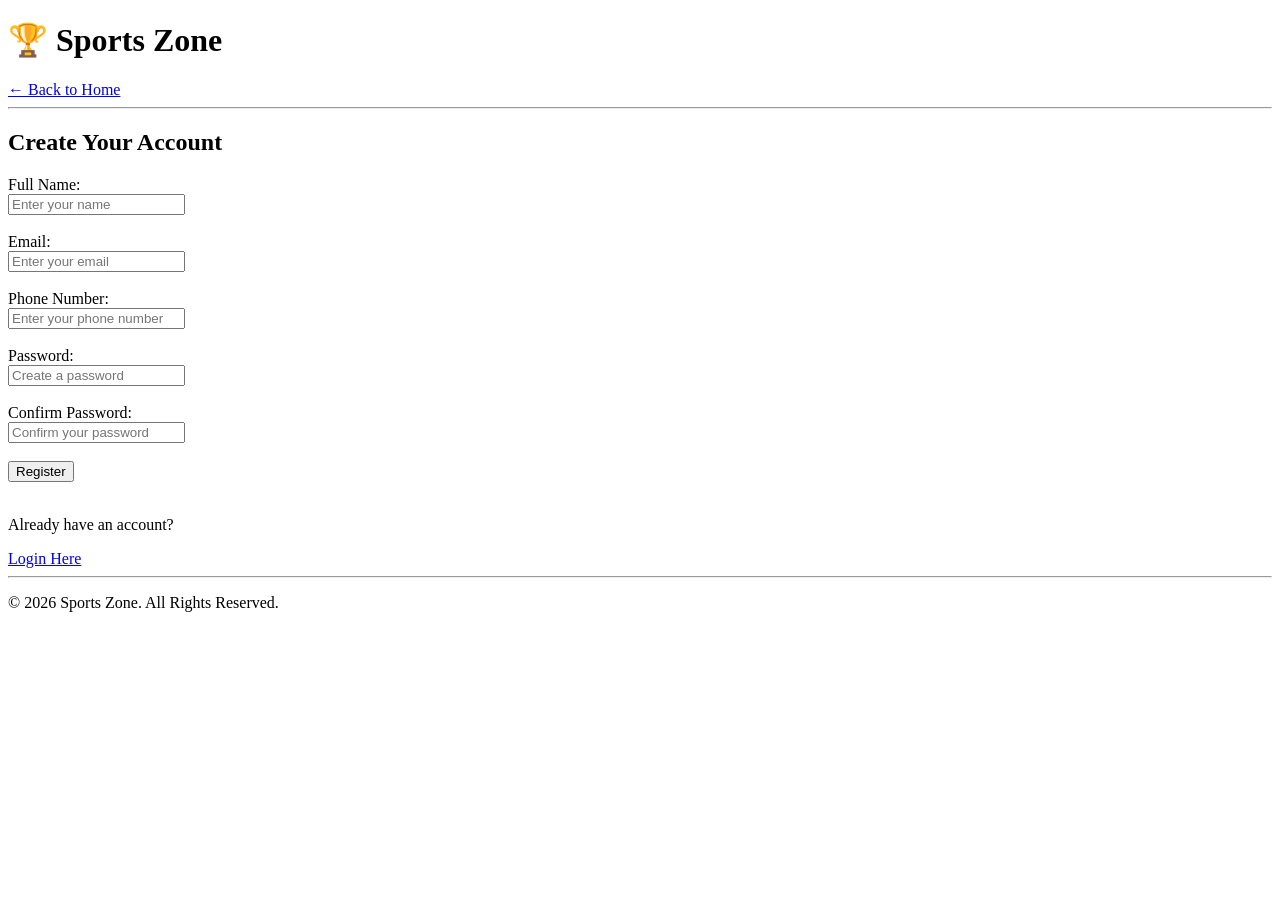
==== register.html @ 82325232 "Create register.html" ====
<!DOCTYPE html>
<html lang="en">
<head>
    <meta charset="UTF-8">
    <meta name="viewport" content="width=device-width, initial-scale=1.0">
    <title>Sports Zone - Register</title>
</head>

<body>

    <header>
        <h1>🏆 Sports Zone</h1>
        <a href="index.html">← Back to Home</a>
    </header>

    <hr>

    <main>

        <h2>Create Your Account</h2>

        <form>

            <label for="name">Full Name:</label><br>
            <input type="text" id="name" name="name"
                   placeholder="Enter your name" required>

            <br><br>

            <label for="email">Email:</label><br>
            <input type="email" id="email" name="email"
                   placeholder="Enter your email" required>

            <br><br>

            <label for="phone">Phone Number:</label><br>
            <input type="tel" id="phone" name="phone"
                   placeholder="Enter your phone number" required>

            <br><br>

            <label for="password">Password:</label><br>
            <input type="password" id="password" name="password"
                   placeholder="Create a password" required>

            <br><br>

            <label for="confirmPassword">Confirm Password:</label><br>
            <input type="password" id="confirmPassword"
                   name="confirmPassword"
                   placeholder="Confirm your password" required>

            <br><br>

            <button type="submit">Register</button>

        </form>

        <br>

        <p>Already have an account?</p>
        <a href="login.html">Login Here</a>

    </main>

    <hr>

    <footer>
        <p>© 2026 Sports Zone. All Rights Reserved.</p>
    </footer>

</body>
</html>
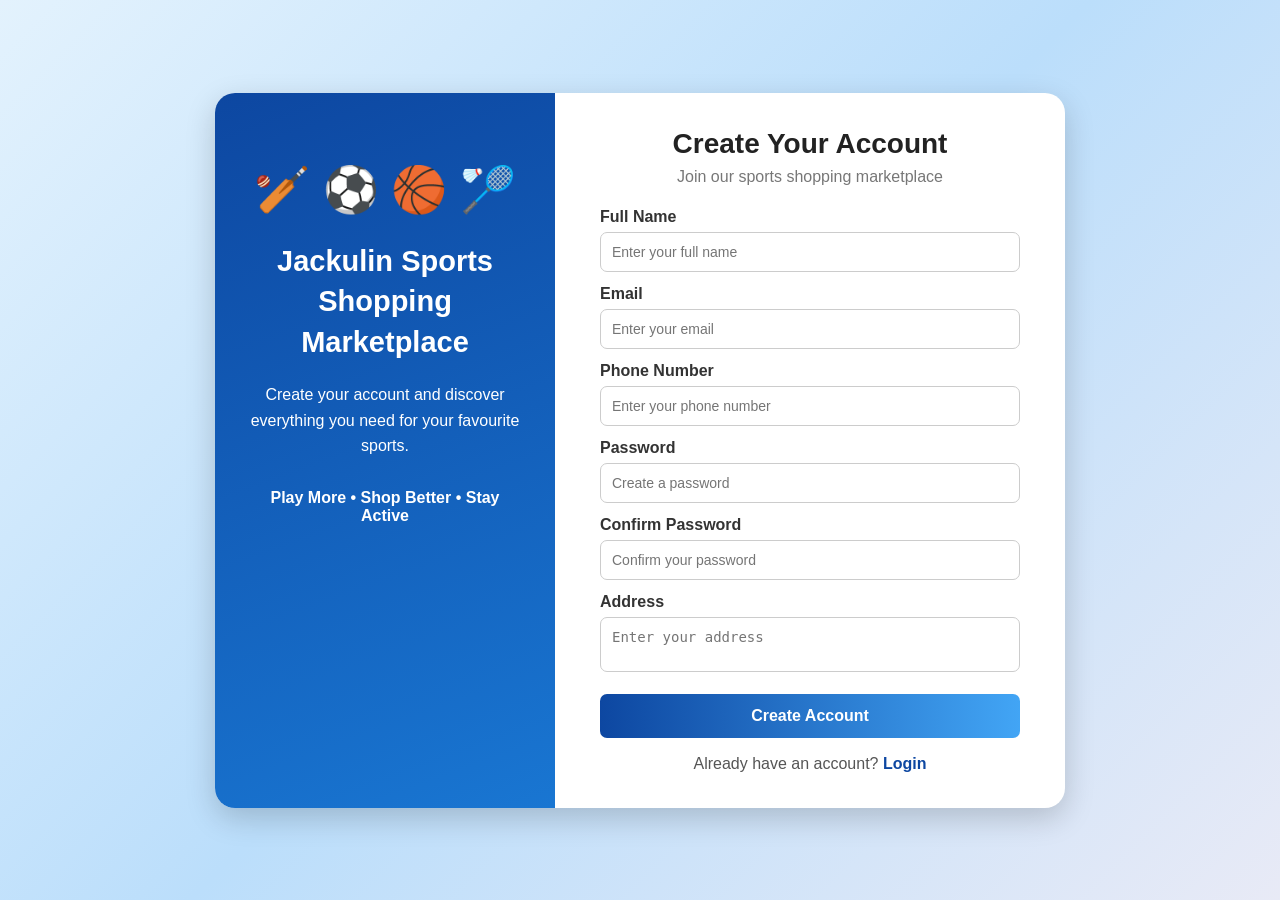
==== commit 721a49d1: "Create register.html" ====
--- a/register.html
+++ b/register.html
@@ -1,73 +1,410 @@
 <!DOCTYPE html>
 <html lang="en">
+
 <head>
     <meta charset="UTF-8">
     <meta name="viewport" content="width=device-width, initial-scale=1.0">
-    <title>Sports Zone - Register</title>
+
+    <title>Jackulin Sports Shopping Marketplace - Register</title>
+
+    <style>
+
+        * {
+            margin: 0;
+            padding: 0;
+            box-sizing: border-box;
+        }
+
+        body {
+            min-height: 100vh;
+
+            font-family: Arial, sans-serif;
+
+            display: flex;
+            justify-content: center;
+            align-items: center;
+
+            background: linear-gradient(
+                135deg,
+                #e3f2fd,
+                #bbdefb,
+                #e8eaf6
+            );
+        }
+
+        /* Main Container */
+
+        .register-container {
+            width: 850px;
+
+            display: flex;
+
+            background: white;
+
+            border-radius: 20px;
+
+            overflow: hidden;
+
+            box-shadow: 0 10px 30px rgba(0,0,0,0.18);
+        }
+
+        /* Left Side */
+
+        .sports-section {
+            width: 40%;
+
+            padding: 45px 30px;
+
+            text-align: center;
+
+            color: white;
+
+            background: linear-gradient(
+                160deg,
+                #0d47a1,
+                #1976d2
+            );
+        }
+
+        .sports-icons {
+            font-size: 45px;
+
+            margin: 25px 0;
+        }
+
+        .sports-section h1 {
+            font-size: 29px;
+
+            line-height: 1.4;
+        }
+
+        .sports-section p {
+            margin-top: 20px;
+
+            font-size: 16px;
+
+            line-height: 1.6;
+        }
+
+        .quote {
+            margin-top: 30px;
+
+            font-weight: bold;
+
+            font-size: 16px;
+        }
+
+        /* Right Side */
+
+        .form-section {
+            width: 60%;
+
+            padding: 35px 45px;
+        }
+
+        .form-section h2 {
+            text-align: center;
+
+            color: #222;
+
+            font-size: 28px;
+
+            margin-bottom: 8px;
+        }
+
+        .subtitle {
+            text-align: center;
+
+            color: #777;
+
+            margin-bottom: 22px;
+        }
+
+        /* Input */
+
+        .input-group {
+            margin-bottom: 13px;
+        }
+
+        label {
+            display: block;
+
+            font-weight: bold;
+
+            color: #333;
+
+            margin-bottom: 6px;
+        }
+
+        input,
+        textarea {
+            width: 100%;
+
+            padding: 11px;
+
+            border: 1px solid #ccc;
+
+            border-radius: 7px;
+
+            font-size: 14px;
+        }
+
+        input:focus,
+        textarea:focus {
+            outline: none;
+
+            border-color: #1976d2;
+        }
+
+        textarea {
+            height: 55px;
+
+            resize: none;
+        }
+
+        /* Register Button */
+
+        .register-btn {
+            width: 100%;
+
+            padding: 13px;
+
+            margin-top: 5px;
+
+            border: none;
+
+            border-radius: 7px;
+
+            background: linear-gradient(
+                90deg,
+                #0d47a1,
+                #42a5f5
+            );
+
+            color: white;
+
+            font-size: 16px;
+
+            font-weight: bold;
+
+            cursor: pointer;
+        }
+
+        .register-btn:hover {
+            opacity: 0.9;
+        }
+
+        /* Login */
+
+        .login-text {
+            text-align: center;
+
+            margin-top: 17px;
+
+            color: #555;
+        }
+
+        .login-text a {
+            color: #0d47a1;
+
+            font-weight: bold;
+
+            text-decoration: none;
+        }
+
+    </style>
+
 </head>
 
+
 <body>
 
-    <header>
-        <h1>🏆 Sports Zone</h1>
-        <a href="index.html">← Back to Home</a>
-    </header>
-
-    <hr>
-
-    <main>
-
-        <h2>Create Your Account</h2>
-
-        <form>
-
-            <label for="name">Full Name:</label><br>
-            <input type="text" id="name" name="name"
-                   placeholder="Enter your name" required>
-
-            <br><br>
-
-            <label for="email">Email:</label><br>
-            <input type="email" id="email" name="email"
-                   placeholder="Enter your email" required>
-
-            <br><br>
-
-            <label for="phone">Phone Number:</label><br>
-            <input type="tel" id="phone" name="phone"
-                   placeholder="Enter your phone number" required>
-
-            <br><br>
-
-            <label for="password">Password:</label><br>
-            <input type="password" id="password" name="password"
-                   placeholder="Create a password" required>
-
-            <br><br>
-
-            <label for="confirmPassword">Confirm Password:</label><br>
-            <input type="password" id="confirmPassword"
-                   name="confirmPassword"
-                   placeholder="Confirm your password" required>
-
-            <br><br>
-
-            <button type="submit">Register</button>
-
-        </form>
-
-        <br>
-
-        <p>Already have an account?</p>
-        <a href="login.html">Login Here</a>
-
-    </main>
-
-    <hr>
-
-    <footer>
-        <p>© 2026 Sports Zone. All Rights Reserved.</p>
-    </footer>
+
+    <!-- ================= MAIN CONTAINER ================= -->
+
+    <div class="register-container">
+
+
+        <!-- ================= SPORTS SIDE ================= -->
+
+        <div class="sports-section">
+
+            <div class="sports-icons">
+                🏏 ⚽ 🏀 🏸
+            </div>
+
+            <h1>
+                Jackulin Sports<br>
+                Shopping Marketplace
+            </h1>
+
+            <p>
+                Create your account and discover
+                everything you need for your
+                favourite sports.
+            </p>
+
+            <div class="quote">
+                Play More • Shop Better • Stay Active
+            </div>
+
+        </div>
+
+
+
+        <!-- ================= FORM SIDE ================= -->
+
+        <div class="form-section">
+
+            <h2>
+                Create Your Account
+            </h2>
+
+            <p class="subtitle">
+                Join our sports shopping marketplace
+            </p>
+
+
+            <form action="login.html">
+
+
+                <!-- Full Name -->
+
+                <div class="input-group">
+
+                    <label>
+                        Full Name
+                    </label>
+
+                    <input
+                        type="text"
+                        placeholder="Enter your full name"
+                        required
+                    >
+
+                </div>
+
+
+
+                <!-- Email -->
+
+                <div class="input-group">
+
+                    <label>
+                        Email
+                    </label>
+
+                    <input
+                        type="email"
+                        placeholder="Enter your email"
+                        required
+                    >
+
+                </div>
+
+
+
+                <!-- Phone -->
+
+                <div class="input-group">
+
+                    <label>
+                        Phone Number
+                    </label>
+
+                    <input
+                        type="tel"
+                        placeholder="Enter your phone number"
+                        required
+                    >
+
+                </div>
+
+
+
+                <!-- Password -->
+
+                <div class="input-group">
+
+                    <label>
+                        Password
+                    </label>
+
+                    <input
+                        type="password"
+                        placeholder="Create a password"
+                        required
+                    >
+
+                </div>
+
+
+
+                <!-- Confirm Password -->
+
+                <div class="input-group">
+
+                    <label>
+                        Confirm Password
+                    </label>
+
+                    <input
+                        type="password"
+                        placeholder="Confirm your password"
+                        required
+                    >
+
+                </div>
+
+
+
+                <!-- Address -->
+
+                <div class="input-group">
+
+                    <label>
+                        Address
+                    </label>
+
+                    <textarea
+                        placeholder="Enter your address"
+                    ></textarea>
+
+                </div>
+
+
+
+                <!-- Register -->
+
+                <button
+                    type="submit"
+                    class="register-btn">
+
+                    Create Account
+
+                </button>
+
+
+            </form>
+
+
+            <!-- Login Link -->
+
+            <div class="login-text">
+
+                Already have an account?
+
+                <a href="login.html">
+                    Login
+                </a>
+
+            </div>
+
+        </div>
+
+    </div>
+
 
 </body>
-</html>
+
+  </html>
